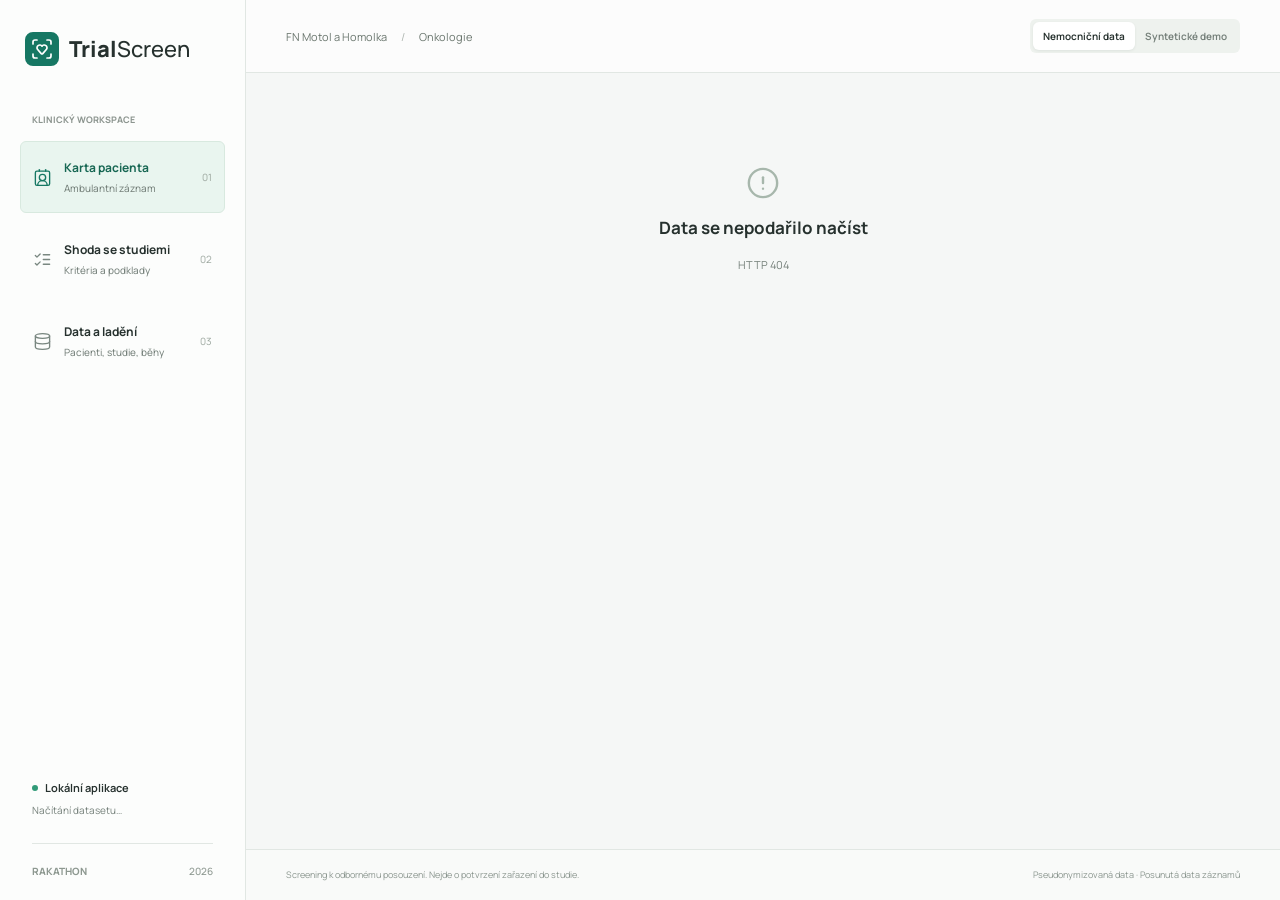
==== static/index.html @ f2c71c9f "Add clinical screening demo with separate stores and bounded precomputation" ====
<!doctype html>
<html lang="cs">
<head>
  <meta charset="utf-8">
  <meta name="viewport" content="width=device-width, initial-scale=1">
  <meta name="referrer" content="no-referrer">
  <meta name="theme-color" content="#f5f7f6">
  <title>TrialScreen | Klinický screening</title>
  <link rel="icon" href="data:,">
  <link rel="stylesheet" href="/static/style.css">
  <script src="/static/vendor/lucide.min.js" defer></script>
  <script src="/static/app.js" defer></script>
</head>
<body>
  <div class="app-shell">
    <aside class="sidebar">
      <a class="brand" href="#patient" aria-label="TrialScreen, karta pacienta"><span class="brand-icon"><i data-lucide="scan-heart"></i></span><span>Trial<span class="brand-light">Screen</span></span></a>
      <div class="workspace-label">KLINICKÝ WORKSPACE</div>
      <nav aria-label="Hlavní navigace">
        <button class="nav-item active" data-view="patient" aria-label="Karta pacienta" title="Karta pacienta"><i data-lucide="contact-round"></i><span>Karta pacienta<small>Ambulantní záznam</small></span><span class="nav-number">01</span></button>
        <button class="nav-item" data-view="matches" aria-label="Shoda se studiemi" title="Shoda se studiemi"><i data-lucide="list-checks"></i><span>Shoda se studiemi<small>Kritéria a podklady</small></span><span class="nav-number">02</span></button>
        <button class="nav-item" data-view="debug" aria-label="Data a ladění" title="Data a ladění"><i data-lucide="database"></i><span>Data a ladění<small>Pacienti, studie, běhy</small></span><span class="nav-number">03</span></button>
      </nav>
      <div class="sidebar-bottom"><div class="environment"><span class="live-dot"></span>Lokální aplikace</div><div class="dataset-count" id="dataset-count">Načítání datasetu…</div><div class="event-label">RAKATHON <span>2026</span></div></div>
    </aside>
    <div class="main-shell">
      <header class="topbar"><div class="breadcrumb">FN Motol a Homolka <span>/</span> Onkologie</div><div class="mode-switch" role="group" aria-label="Zdroj dat"><button data-mode="real" class="selected">Nemocniční data</button><button data-mode="demo">Syntetické demo</button></div></header>
      <div id="demo-banner" class="demo-banner" hidden><i data-lucide="flask-conical"></i>Syntetický pacient a studie. Nejde o skutečné klinické výsledky.</div>
      <div id="job-banner" class="job-banner" hidden aria-live="polite"></div>
      <main id="main" tabindex="-1"><div class="loading"><span class="spinner"></span>Načítání dokumentace</div></main>
      <footer class="footer"><span>Screening k odbornému posouzení. Nejde o potvrzení zařazení do studie.</span><span id="footer-mode">Pseudonymizovaná data · Posunutá data záznamů</span></footer>
    </div>
  </div>
  <dialog id="source-dialog" class="source-dialog" aria-labelledby="source-title"><div class="dialog-header"><div><div class="eyebrow">ZDROJOVÝ DOKUMENT</div><h2 id="source-title"></h2></div><button class="icon-button" data-close-dialog aria-label="Zavřít zdroj" title="Zavřít"><i data-lucide="x"></i></button></div><div id="source-meta" class="source-meta"></div><pre id="source-text"></pre></dialog>
  <dialog id="screen-dialog" class="screen-dialog" aria-labelledby="screen-title"><div class="dialog-header"><div><div class="eyebrow">NOVÉ POSOUZENÍ</div><h2 id="screen-title">Vybrat klinické studie</h2></div><button class="icon-button" data-close-dialog aria-label="Zavřít výběr" title="Zavřít"><i data-lucide="x"></i></button></div><div id="screen-options"></div><div class="dialog-actions"><span id="screen-counter"></span><button class="primary-button" id="confirm-screen"><i data-lucide="scan-line"></i>Spustit posouzení</button></div></dialog>
  <div id="toast" class="toast" role="status" hidden></div>
</body>
</html>
---- static/style.css ----
@font-face{font-family:Manrope;src:url('/static/vendor/manrope.ttf') format('truetype');font-weight:200 800;font-display:swap}
:root{--paper:#fff;--bg:#f5f7f6;--ink:#26312e;--muted:#75807a;--line:#e1e7e3;--green:#167763;--green-soft:#e9f5ef;--red:#ba514b;--red-soft:#fbedeb;--amber:#9a691b;--amber-soft:#fff4de;--blue:#447798;--blue-soft:#edf4f8;--radius:6px;font-family:Manrope,'Trebuchet MS',sans-serif;color:var(--ink);background:var(--bg);font-size:14px;font-synthesis:none;letter-spacing:0}
*{box-sizing:border-box}body{margin:0}button,input,select{font:inherit}button,a,input,select{touch-action:manipulation}button{cursor:pointer}button:disabled{cursor:wait;opacity:.55}a{color:var(--green)}button{color:inherit}button:focus-visible,a:focus-visible,select:focus-visible,input:focus-visible{outline:3px solid #8cbcaf;outline-offset:3px}button svg{flex-shrink:0}svg.lucide{width:19px;height:19px;stroke-width:1.7}button{border:0}button,select,input{border-radius:var(--radius)}[hidden]{display:none!important}h1,h2,h3,p{margin:0}h1{font-size:26px;line-height:1.3;font-weight:750}h2{font-size:18px;line-height:1.4}h3{font-size:15px}small{font-size:11px}input,select{min-height:39px;border:1px solid var(--line);background:white;padding:8px 11px;min-width:0}input::placeholder{color:#98a09c}select{max-width:100%}input[type=checkbox]{min-height:0;width:17px;height:17px;accent-color:var(--green)}.app-shell{display:grid;grid-template-columns:246px minmax(0,1fr);min-height:100vh}.sidebar{height:100vh;position:sticky;top:0;background:#fcfdfc;border-right:1px solid var(--line);padding:32px 20px 22px;display:flex;flex-direction:column}.brand{display:flex;align-items:center;gap:10px;text-decoration:none;color:var(--ink);font-size:22px;font-weight:800;padding:0 5px}.brand-light{font-weight:500}.brand-icon{display:grid;place-items:center;background:var(--green);color:white;width:34px;height:34px;border-radius:8px}.brand-icon svg{width:24px;height:24px}.workspace-label{color:#8c958f;font-size:9px;font-weight:750;margin:47px 12px 15px}.nav-item{display:flex;align-items:center;gap:12px;width:100%;text-align:left;background:transparent;padding:15px 12px;margin-bottom:10px;min-height:72px;border:1px solid transparent}.nav-item>svg{color:#798780}.nav-item>span:not(.nav-number){font-size:12px;font-weight:700;flex:1}.nav-item small{display:block;font-size:10px;font-weight:450;color:var(--muted);margin-top:5px}.nav-item.active{background:var(--green-soft);border-color:#d8e9df;color:#176753}.nav-item.active>svg{color:var(--green)}.nav-number{font-size:10px;color:#9ba69e}.nav-item:hover:not(.active){background:#f0f3f0}.sidebar-bottom{margin-top:auto;padding:30px 12px 0}.environment{font-size:11px;font-weight:650;display:flex;align-items:center;gap:7px}.live-dot{width:6px;height:6px;background:#319b78;border-radius:50%;display:inline-block}.dataset-count{font-size:10px;color:var(--muted);margin-top:8px}.event-label{display:flex;justify-content:space-between;border-top:1px solid var(--line);padding-top:20px;margin-top:26px;font-size:10px;font-weight:750;color:#8d9890}.event-label span{font-weight:500}.main-shell{min-width:0;display:flex;flex-direction:column}.topbar{height:73px;border-bottom:1px solid var(--line);background:#ffffffb5;display:flex;align-items:center;justify-content:space-between;padding:0 40px;gap:15px}.breadcrumb{font-size:11px;color:#6a766e}.breadcrumb span{padding:0 12px;color:#adb5af}.mode-switch{background:#eef2ee;padding:3px;display:flex;border-radius:6px;flex-shrink:0}.mode-switch button{font-size:10px;font-weight:650;background:transparent;padding:7px 10px;color:var(--muted)}.mode-switch .selected{background:#fff;color:var(--ink);box-shadow:0 1px 3px #15251c12}main{padding:32px 40px 44px;flex:1;min-width:0}.page-heading{display:flex;align-items:center;justify-content:space-between;gap:15px;margin-bottom:24px}.eyebrow{font-size:9px;font-weight:750;color:var(--muted);margin-bottom:8px}.page-heading .subtitle{font-size:11px;color:var(--muted);margin-top:7px}.primary-button,.secondary-button{display:inline-flex;align-items:center;justify-content:center;gap:8px;min-height:39px;padding:10px 15px;font-size:11px;font-weight:650;white-space:normal}.primary-button{background:var(--green);color:#fff}.primary-button:hover{background:#11604f}.secondary-button{background:var(--paper);border:1px solid var(--line)}.secondary-button:hover{background:#f0f4f1}.icon-button{display:inline-grid;place-items:center;flex-shrink:0;width:32px;height:32px;background:transparent;color:var(--muted);border-radius:5px}.icon-button:hover{background:#edf2ee;color:var(--ink)}.patient-selector{display:flex;align-items:center;gap:9px;margin-bottom:20px;font-size:11px;color:var(--muted)}.patient-selector select{min-width:230px;font-size:11px;color:var(--ink)}.patient-selector .search-field{margin-left:auto;max-width:220px}.search-field{display:flex;align-items:center;gap:7px;background:white;border:1px solid var(--line);padding:0 10px;border-radius:6px}.search-field svg{width:15px;height:15px;color:#96a099}.search-field input{border:0;background:none;padding-left:0;outline:0;font-size:11px;width:100%}.medical-sheet{background:white;border-top:3px solid #98b9a7;border-bottom:1px solid var(--line)}.identity-row{display:flex;gap:16px;padding:28px 27px 22px;align-items:center}.patient-avatar{width:62px;height:62px;flex-shrink:0;display:grid;place-items:center;background:#edf2ee;color:#688675;border-radius:50%}.patient-avatar svg{width:30px;height:30px;stroke-width:1.2}.identity-copy{flex:1;min-width:0}.identity-copy h2{font-size:24px;overflow-wrap:anywhere}.identity-meta{display:flex;gap:10px;align-items:center;margin-top:9px;font-size:11px;color:var(--muted);flex-wrap:wrap}.id-label{font-family:ui-monospace,monospace;font-size:10px}.code-tag{display:inline-block;color:#527260;background:#eef4ef;font-size:10px;border-radius:3px;padding:3px 7px;font-weight:700}.record-meta{text-align:right;font-size:10px;color:var(--muted);line-height:1.8}.record-meta strong{display:block;color:var(--ink);font-weight:650}.metric-grid{display:grid;grid-template-columns:repeat(5,minmax(0,1fr));border-top:1px solid #eef1ee;margin:0 27px}.metric{padding:20px 15px 20px 0;position:relative;min-width:0}.metric+.metric{padding-left:20px;border-left:1px solid #eef1ee}.metric-label{font-size:10px;color:var(--muted);display:flex;gap:6px;align-items:center;margin-bottom:9px}.metric-label svg{width:13px;height:13px}.metric-value{font-size:22px;font-weight:650;display:flex;align-items:baseline;gap:5px}.metric-value small{font-size:11px;color:var(--muted);font-weight:450}.metric button{position:absolute;right:8px;bottom:21px;opacity:.55}.metric button:hover{opacity:1}.metric-foot{font-size:9px;color:var(--muted);margin-top:4px}.eligibility-notice{width:100%;display:flex;align-items:center;text-align:left;gap:14px;background:#eaf5ef;border:1px solid #cbe4d4;padding:17px 20px;margin:20px 0;color:#266c50;border-radius:6px}.eligibility-notice .notice-icon{display:grid;place-items:center;background:#d4eadc;width:36px;height:36px;border-radius:50%}.eligibility-notice strong{font-size:13px;display:block}.eligibility-notice small{display:block;font-size:10px;margin-top:5px;color:#5e806c}.eligibility-notice>svg:last-child{margin-left:auto}.record-columns{display:grid;grid-template-columns:minmax(0,1.35fr) minmax(250px,1fr);gap:35px;margin-top:30px}.section-heading{display:flex;align-items:center;gap:9px;margin-bottom:18px}.section-heading h3{font-size:13px}.section-heading>svg{color:#658570;width:17px}.section-heading .count{margin-left:auto;font-size:10px;color:var(--muted)}.note-entry{display:flex;gap:15px;border-top:1px solid var(--line);padding:16px 0;text-align:left;width:100%;background:transparent;border-radius:0}.note-entry:hover .note-title{color:var(--green)}.note-date{font-size:10px;line-height:1.7;color:var(--muted);width:72px;flex-shrink:0}.note-title{font-size:12px;font-weight:650;margin-bottom:6px}.note-id{font-family:ui-monospace,monospace;font-size:9px;color:var(--muted);overflow-wrap:anywhere}.note-entry>svg{margin-left:auto;width:15px;color:#8e9b91}.section-gap{margin-top:28px}.mini-table{width:100%;border-collapse:collapse;font-size:11px}.mini-table td{padding:11px 0;border-top:1px solid var(--line)}.mini-table td:first-child{max-width:200px}.mini-table td:nth-child(2){text-align:right;font-weight:650}.mini-table td:last-child{text-align:right;width:38px}.muted{color:var(--muted)}.diagnosis-line{display:flex;align-items:center;gap:10px;padding:13px 0;border-top:1px solid var(--line);font-size:12px}.empty-note{font-size:11px;color:var(--muted);padding:18px 0;line-height:1.7}.snapshot-note{display:flex;align-items:center;gap:6px;font-size:9px;color:#8b968f;margin-top:12px}.snapshot-note svg{width:13px;height:13px}.footer{display:flex;justify-content:space-between;gap:20px;padding:18px 40px;border-top:1px solid var(--line);font-size:9px;color:#8b968f;background:#f9faf9;line-height:1.6}.demo-banner{padding:10px 40px;font-size:11px;color:var(--amber);background:var(--amber-soft);display:flex;gap:9px;align-items:center}.demo-banner svg{width:15px;height:15px}.job-banner{display:flex;align-items:center;gap:9px;padding:12px 40px;background:var(--blue-soft);color:var(--blue);font-size:11px}.job-banner button{margin-left:auto;background:transparent;font-size:11px}.loading,.empty-state{display:flex;flex-direction:column;align-items:center;justify-content:center;min-height:230px;gap:16px;text-align:center;color:var(--muted);font-size:12px}.empty-state>svg{width:34px;height:34px;color:#a7b7ac}.empty-state h2{font-size:17px;color:var(--ink)}.empty-state p{max-width:420px;line-height:1.7;font-size:11px}.spinner{display:inline-block;width:18px;height:18px;border:2px solid #b4d6c8;border-top-color:var(--green);border-radius:50%;animation:spin 1s linear infinite}.job-banner .spinner{width:14px;height:14px;flex-shrink:0}@keyframes spin{to{transform:rotate(360deg)}}.matches-layout{display:grid;grid-template-columns:250px minmax(0,1fr);gap:25px;align-items:start}.study-list{display:flex;flex-direction:column;gap:10px}.study-choice{padding:16px;text-align:left;background:white;border:1px solid var(--line);width:100%;border-radius:6px}.study-choice.active{border-color:#70a38b;box-shadow:inset 3px 0 0 var(--green)}.study-choice:hover{border-color:#9ab7a8}.study-protocol{font-size:9px;color:var(--muted);font-weight:650;margin-bottom:9px}.study-name{font-size:12px;font-weight:650;line-height:1.6;display:-webkit-box;-webkit-line-clamp:3;-webkit-box-orient:vertical;overflow:hidden}.study-score{display:flex;justify-content:space-between;align-items:center;margin-top:15px;font-size:10px;color:var(--muted)}.study-score strong{font-size:19px;color:var(--ink)}.progress-track{display:flex;height:4px;background:#e9eeea;margin-top:9px;overflow:hidden;border-radius:2px}.progress-track span{display:block;min-width:0}.bg-met{background:#5d9e79}.bg-not_met{background:#d67970}.bg-unknown{background:#d4b574}.bg-missing{background:#a4b9c8}.match-detail{min-width:0}.trial-head{padding-bottom:20px;border-bottom:1px solid var(--line)}.trial-head h2{font-size:18px;line-height:1.5}.trial-links{display:flex;align-items:center;gap:12px;flex-wrap:wrap;margin-top:12px;font-size:10px}.trial-links a{display:flex;align-items:center;gap:4px;text-decoration:none}.trial-links svg{width:12px;height:12px}.status-pill{display:inline-flex;align-items:center;gap:5px;padding:4px 7px;border-radius:4px;font-size:9px;line-height:1.4;font-weight:650;white-space:nowrap}.status-pill svg{width:12px;height:12px}.status-met{color:#287249;background:var(--green-soft)}.status-not_met{color:var(--red);background:var(--red-soft)}.status-unknown{color:var(--amber);background:var(--amber-soft)}.status-missing{color:var(--blue);background:var(--blue-soft)}.stats-strip{display:grid;grid-template-columns:repeat(4,minmax(0,1fr));margin:20px 0;gap:8px}.stat{padding:11px 0;border-bottom:2px solid var(--line);font-size:10px;color:var(--muted)}.stat b{display:block;font-size:21px;font-weight:650;color:var(--ink);margin-bottom:4px}.stat.met{border-color:#8cb69b}.stat.not_met{border-color:#d3938d}.stat.unknown{border-color:#d6bd89}.stat.missing{border-color:#a8bfce}.filter-row{display:flex;justify-content:space-between;align-items:center;gap:10px;margin:17px 0}.filter-row h3{font-size:12px}.filter-row select{min-height:32px;padding:5px 8px;font-size:10px;max-width:180px}.criterion-row{border-top:1px solid var(--line);background:transparent}.criterion-toggle{display:flex;width:100%;text-align:left;gap:10px;align-items:flex-start;padding:16px 0;background:none;border-radius:0}.criterion-toggle:hover .criterion-title{color:var(--green)}.criterion-index{font-family:ui-monospace,monospace;font-size:9px;color:#8c978f;padding-top:3px;min-width:22px}.criterion-copy{flex:1;min-width:0}.criterion-title{font-size:12px;font-weight:650;line-height:1.65}.criterion-reason{font-size:10px;color:var(--muted);line-height:1.7;margin-top:7px}.criterion-toggle>svg{width:14px;height:14px;color:var(--muted);margin-top:3px;flex-shrink:0}.evidence-area{margin:0 0 18px 31px;padding-left:15px;border-left:2px solid #d9e4dc}.evidence-label{font-size:9px;color:var(--muted);font-weight:700;margin-bottom:7px}.evidence-block{margin:13px 0}.evidence-quote{font-size:11px;line-height:1.8;color:#4c5d51}.evidence-link{display:inline-flex;align-items:center;gap:6px;font-size:9px;color:var(--green);background:transparent;padding:6px 0;text-align:left}.evidence-link svg{width:12px;height:12px}.evidence-quote mark{background:#f8edb7;padding:1px 2px;border-radius:2px;color:#504a2d}.next-action{display:flex;align-items:flex-start;gap:8px;font-size:10px;line-height:1.7;padding:10px 12px;background:#f0f4f1;border-radius:4px;margin-top:10px}.next-action svg{width:14px;height:14px;flex-shrink:0;margin-top:2px;color:#6e8875}.watch-banner{background:#fff5e6;border-left:3px solid #cbab71;padding:13px 16px;margin-top:18px;font-size:11px;line-height:1.7}.watch-banner strong{display:flex;align-items:center;gap:7px;color:#8b672e}.watch-banner small{color:#98856b;display:block;margin-top:5px;font-size:10px}.assessment-foot{font-size:9px;line-height:1.8;color:var(--muted);border-top:1px solid var(--line);padding-top:16px;margin-top:20px}.debug-toolbar{display:flex;align-items:center;justify-content:space-between;gap:15px;margin-bottom:18px}.table-tabs{display:flex;gap:18px;border-bottom:1px solid var(--line)}.table-tabs button{padding:12px 0;background:none;font-size:11px;color:var(--muted);border-bottom:2px solid transparent;border-radius:0}.table-tabs button.selected{color:var(--green);border-color:var(--green);font-weight:700}.table-tabs small{font-size:9px;margin-left:4px;color:var(--muted)}.debug-search{margin:15px 0;width:100%;max-width:360px}.table-wrap{overflow:auto;max-width:100%;border-top:1px solid var(--line);background:white}.data-table{border-collapse:collapse;width:100%;font-size:10px;text-align:left}.data-table th{font-size:9px;font-weight:650;color:var(--muted);background:#f9fbf9;padding:13px 12px;white-space:nowrap}.data-table td{padding:13px 12px;border-top:1px solid #edf1ed;vertical-align:middle;max-width:260px;overflow-wrap:anywhere}.data-table tr:hover td{background:#fcfdfb}.data-table .cell-title{font-weight:650;color:var(--ink)}.cell-subtitle{font-size:9px;color:var(--muted);line-height:1.6;margin-top:5px}.data-table .status-pill{font-size:8px}.table-foot{display:flex;align-items:center;justify-content:space-between;margin-top:14px;font-size:10px;color:var(--muted)}.table-foot .pager{display:flex;align-items:center;gap:5px}.dialog-header{display:flex;justify-content:space-between;align-items:flex-start;gap:14px;padding:22px 25px;border-bottom:1px solid var(--line)}dialog{border:1px solid var(--line);border-radius:8px;padding:0;color:var(--ink);box-shadow:0 20px 90px #10221835;width:min(760px,calc(100% - 28px));max-height:88vh}dialog::backdrop{background:#22342b65;backdrop-filter:blur(2px)}dialog h2{font-size:16px;overflow-wrap:anywhere}.source-meta{font-size:10px;color:var(--muted);padding:13px 25px;background:#f7f9f7}.source-meta a{margin-left:10px}.source-dialog pre{margin:0;padding:24px 25px;white-space:pre-wrap;overflow-wrap:anywhere;font-family:Manrope,'Trebuchet MS',sans-serif;font-size:12px;line-height:1.95;max-height:62vh;overflow:auto}.source-dialog mark{background:#f4dfa1;color:#4a3b1a;border-bottom:2px solid #ccaa48;padding:2px 0}.screen-dialog{max-width:650px}#screen-options{padding:5px 25px 20px;max-height:58vh;overflow:auto}.screen-option{display:flex;gap:12px;padding:17px 0;border-bottom:1px solid var(--line);font-size:11px;line-height:1.6;align-items:flex-start}.screen-option input{flex-shrink:0;margin-top:4px}.screen-option strong{display:block}.screen-option small{display:block;color:var(--muted);margin-top:4px}.dialog-actions{padding:18px 25px;border-top:1px solid var(--line);display:flex;align-items:center;justify-content:space-between;font-size:10px;color:var(--muted)}.toast{position:fixed;bottom:25px;right:25px;background:#293c30;color:#fff;padding:14px 20px;border-radius:6px;max-width:min(480px,calc(100% - 32px));font-size:11px;line-height:1.7;box-shadow:0 5px 25px #14271c25;z-index:50}.json-view{font:11px/1.7 ui-monospace,monospace;white-space:pre-wrap;overflow-wrap:anywhere;background:white;padding:20px;max-height:600px;overflow:auto}.summary-line{display:flex;gap:18px;flex-wrap:wrap;font-size:10px;color:var(--muted);margin:15px 0}.summary-line strong{color:var(--ink)}
.criterion-title,.criterion-reason,.note-title,.note-id{display:block}
@media(min-width:1600px){main{max-width:1440px;width:100%;margin:0 auto}.matches-layout{grid-template-columns:300px minmax(0,1fr)}}
@media(max-width:1150px){.app-shell{grid-template-columns:210px minmax(0,1fr)}.sidebar{padding:28px 12px}.brand{font-size:20px}.topbar{padding:0 25px}main{padding:28px 25px}.footer{padding:18px 25px}.record-columns{gap:22px;grid-template-columns:minmax(0,1fr) minmax(230px,1fr)}.matches-layout{grid-template-columns:210px minmax(0,1fr);gap:18px}.criterion-toggle{flex-wrap:wrap}.criterion-toggle>.status-pill{margin-left:31px}.criterion-toggle>svg{margin-left:auto}.metric+.metric{padding-left:12px}.metric-value{font-size:19px}.metric button{right:2px}.patient-selector .search-field{max-width:160px}.identity-row{padding:24px 20px}.metric-grid{margin:0 20px}.record-meta{display:none}}
@media(max-width:850px){.app-shell{grid-template-columns:76px minmax(0,1fr)}.sidebar{padding:24px 10px}.brand{padding:0;justify-content:center}.brand>span:last-child,.workspace-label,.nav-item>span,.sidebar-bottom{display:none}.sidebar nav{margin-top:35px}.nav-item{padding:0;min-height:54px;justify-content:center}.nav-item svg{width:22px;height:22px}.topbar{height:64px}.breadcrumb{font-size:10px}.breadcrumb span{padding:0 6px}.record-columns{grid-template-columns:1fr}.matches-layout{grid-template-columns:1fr}.study-list{display:grid;grid-template-columns:repeat(3,minmax(0,1fr));gap:8px}.study-choice{padding:12px}.study-name{font-size:10px;-webkit-line-clamp:2}.study-score strong{font-size:17px}.study-score span{font-size:9px}.footer{flex-direction:column;gap:5px}.patient-selector{flex-wrap:wrap}.patient-selector .search-field{margin-left:0;flex:1;max-width:none}.criterion-toggle{flex-wrap:nowrap}.criterion-toggle>.status-pill{margin-left:0}.identity-copy h2{font-size:21px}}
@media(max-width:600px){.app-shell{grid-template-columns:1fr}.sidebar{position:relative;width:100%;height:auto;padding:12px 16px;border-right:0;border-bottom:1px solid var(--line);display:block}.brand{justify-content:flex-start;font-size:18px}.brand>span:last-child{display:inline}.brand-icon{width:29px;height:29px}.sidebar nav{display:flex;margin:14px 0 0;gap:6px}.nav-item{margin:0;min-height:46px;gap:6px;padding:7px;flex:1}.nav-item>span:not(.nav-number){display:block;font-size:9px;flex:0 1 auto}.nav-item small{display:none}.nav-item svg{width:17px;height:17px}.topbar{padding:0 16px;height:57px;justify-content:space-between}.breadcrumb{font-size:9px;max-width:105px;line-height:1.7}.breadcrumb span{padding:0 3px}.mode-switch button{font-size:9px;padding:6px 7px}main{padding:23px 16px 30px}.page-heading{margin-bottom:20px;align-items:flex-start}h1{font-size:23px}.page-heading .subtitle{font-size:10px;line-height:1.6}.primary-button,.secondary-button{padding:9px 11px;font-size:10px;min-height:36px}.page-heading>.primary-button{max-width:120px}.patient-selector{gap:8px}.patient-selector select{min-width:0;flex:1;font-size:10px;width:100%}.patient-selector .search-field{flex-basis:100%;margin-top:3px}.identity-row{gap:12px;padding:20px 15px}.patient-avatar{width:45px;height:45px}.patient-avatar svg{width:24px;height:24px}.identity-copy h2{font-size:19px}.identity-meta{gap:7px;font-size:10px}.metric-grid{grid-template-columns:repeat(3,minmax(0,1fr));margin:0 15px}.metric{padding:15px 0}.metric+.metric{padding-left:12px}.metric:nth-child(4){border-left:0;padding-left:0}.metric:nth-child(n+4){border-top:1px solid #eef1ee}.metric-value{font-size:20px}.metric-label{font-size:9px}.metric button{bottom:15px;width:25px;height:25px}.metric button svg{width:12px;height:12px}.metric-foot{font-size:8px}.eligibility-notice{padding:14px 12px;gap:10px}.eligibility-notice strong{font-size:12px}.eligibility-notice small{font-size:9px;line-height:1.6}.record-columns{margin-top:25px;gap:28px}.footer{padding:15px 16px;font-size:8px}.demo-banner,.job-banner{padding:10px 16px;font-size:10px;line-height:1.6}.study-list{display:flex;overflow:auto;flex-direction:row;padding-bottom:6px}.study-choice{flex:0 0 180px}.trial-head h2{font-size:16px}.criterion-toggle{flex-wrap:wrap}.criterion-toggle>.status-pill{margin-left:31px}.criterion-toggle>svg{margin-left:auto}.criterion-copy{min-width:calc(100% - 40px)}.stats-strip{gap:6px}.stat{font-size:9px}.stat b{font-size:20px}.debug-toolbar{align-items:flex-start}.table-tabs{gap:15px}.table-tabs button{font-size:10px}.data-table td,.data-table th{padding:11px 9px}.debug-toolbar .secondary-button{max-width:145px}.dialog-header{padding:18px}.source-meta{padding:12px 18px}.source-dialog pre{padding:18px;font-size:11px}.dialog-actions{padding:15px 18px}.dialog-actions .primary-button{font-size:10px}#screen-options{padding:5px 18px 18px}.source-dialog{max-height:92vh}.evidence-area{margin-left:15px}.record-meta{display:none}}
@media(prefers-reduced-motion:reduce){*{animation:none!important;scroll-behavior:auto!important}}
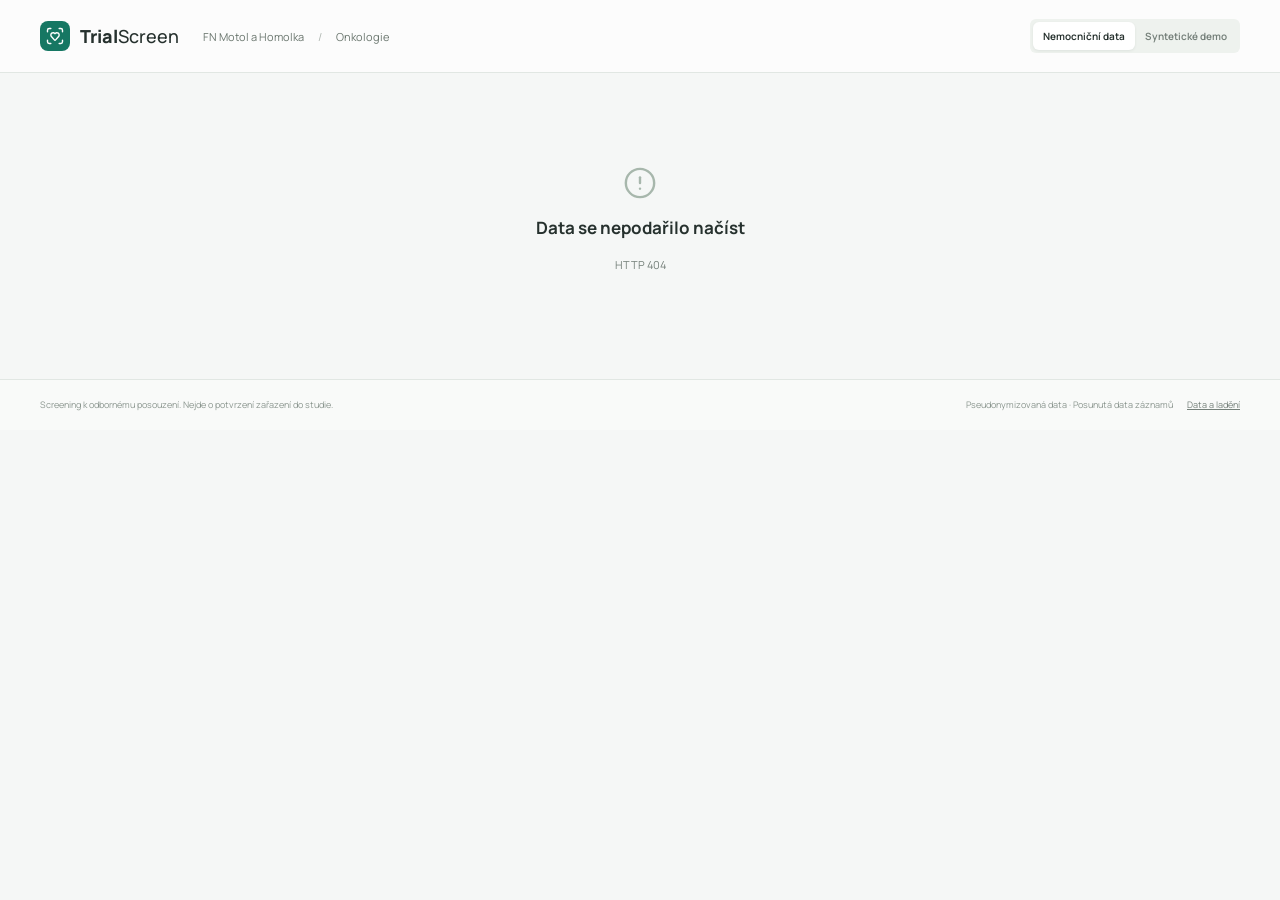
==== commit 57688071: "UI: patient card with trials widget, matches in a separate window - Remove the sidebar, patient sele" ====
--- a/static/index.html
+++ b/static/index.html
@@ -13,26 +13,15 @@
 </head>
 <body>
   <div class="app-shell">
-    <aside class="sidebar">
-      <a class="brand" href="#patient" aria-label="TrialScreen, karta pacienta"><span class="brand-icon"><i data-lucide="scan-heart"></i></span><span>Trial<span class="brand-light">Screen</span></span></a>
-      <div class="workspace-label">KLINICKÝ WORKSPACE</div>
-      <nav aria-label="Hlavní navigace">
-        <button class="nav-item active" data-view="patient" aria-label="Karta pacienta" title="Karta pacienta"><i data-lucide="contact-round"></i><span>Karta pacienta<small>Ambulantní záznam</small></span><span class="nav-number">01</span></button>
-        <button class="nav-item" data-view="matches" aria-label="Shoda se studiemi" title="Shoda se studiemi"><i data-lucide="list-checks"></i><span>Shoda se studiemi<small>Kritéria a podklady</small></span><span class="nav-number">02</span></button>
-        <button class="nav-item" data-view="debug" aria-label="Data a ladění" title="Data a ladění"><i data-lucide="database"></i><span>Data a ladění<small>Pacienti, studie, běhy</small></span><span class="nav-number">03</span></button>
-      </nav>
-      <div class="sidebar-bottom"><div class="environment"><span class="live-dot"></span>Lokální aplikace</div><div class="dataset-count" id="dataset-count">Načítání datasetu…</div><div class="event-label">RAKATHON <span>2026</span></div></div>
-    </aside>
     <div class="main-shell">
-      <header class="topbar"><div class="breadcrumb">FN Motol a Homolka <span>/</span> Onkologie</div><div class="mode-switch" role="group" aria-label="Zdroj dat"><button data-mode="real" class="selected">Nemocniční data</button><button data-mode="demo">Syntetické demo</button></div></header>
+      <header class="topbar"><div class="topbar-left"><div class="brand"><span class="brand-icon"><i data-lucide="scan-heart"></i></span><span>Trial<span class="brand-light">Screen</span></span></div><div class="breadcrumb">FN Motol a Homolka <span>/</span> Onkologie</div></div><div class="mode-switch" role="group" aria-label="Zdroj dat"><button data-mode="real" class="selected">Nemocniční data</button><button data-mode="demo">Syntetické demo</button></div></header>
       <div id="demo-banner" class="demo-banner" hidden><i data-lucide="flask-conical"></i>Syntetický pacient a studie. Nejde o skutečné klinické výsledky.</div>
       <div id="job-banner" class="job-banner" hidden aria-live="polite"></div>
       <main id="main" tabindex="-1"><div class="loading"><span class="spinner"></span>Načítání dokumentace</div></main>
-      <footer class="footer"><span>Screening k odbornému posouzení. Nejde o potvrzení zařazení do studie.</span><span id="footer-mode">Pseudonymizovaná data · Posunutá data záznamů</span></footer>
+      <footer class="footer"><span>Screening k odbornému posouzení. Nejde o potvrzení zařazení do studie.</span><span><span id="footer-mode">Pseudonymizovaná data · Posunutá data záznamů</span><button class="footer-link" data-view="debug">Data a ladění</button></span></footer>
     </div>
   </div>
   <dialog id="source-dialog" class="source-dialog" aria-labelledby="source-title"><div class="dialog-header"><div><div class="eyebrow">ZDROJOVÝ DOKUMENT</div><h2 id="source-title"></h2></div><button class="icon-button" data-close-dialog aria-label="Zavřít zdroj" title="Zavřít"><i data-lucide="x"></i></button></div><div id="source-meta" class="source-meta"></div><pre id="source-text"></pre></dialog>
-  <dialog id="screen-dialog" class="screen-dialog" aria-labelledby="screen-title"><div class="dialog-header"><div><div class="eyebrow">NOVÉ POSOUZENÍ</div><h2 id="screen-title">Vybrat klinické studie</h2></div><button class="icon-button" data-close-dialog aria-label="Zavřít výběr" title="Zavřít"><i data-lucide="x"></i></button></div><div id="screen-options"></div><div class="dialog-actions"><span id="screen-counter"></span><button class="primary-button" id="confirm-screen"><i data-lucide="scan-line"></i>Spustit posouzení</button></div></dialog>
   <div id="toast" class="toast" role="status" hidden></div>
 </body>
-</html>+</html>
--- a/static/style.css
+++ b/static/style.css
@@ -1,9 +1,13 @@
 @font-face{font-family:Manrope;src:url('/static/vendor/manrope.ttf') format('truetype');font-weight:200 800;font-display:swap}
-:root{--paper:#fff;--bg:#f5f7f6;--ink:#26312e;--muted:#75807a;--line:#e1e7e3;--green:#167763;--green-soft:#e9f5ef;--red:#ba514b;--red-soft:#fbedeb;--amber:#9a691b;--amber-soft:#fff4de;--blue:#447798;--blue-soft:#edf4f8;--radius:6px;font-family:Manrope,'Trebuchet MS',sans-serif;color:var(--ink);background:var(--bg);font-size:14px;font-synthesis:none;letter-spacing:0}
-*{box-sizing:border-box}body{margin:0}button,input,select{font:inherit}button,a,input,select{touch-action:manipulation}button{cursor:pointer}button:disabled{cursor:wait;opacity:.55}a{color:var(--green)}button{color:inherit}button:focus-visible,a:focus-visible,select:focus-visible,input:focus-visible{outline:3px solid #8cbcaf;outline-offset:3px}button svg{flex-shrink:0}svg.lucide{width:19px;height:19px;stroke-width:1.7}button{border:0}button,select,input{border-radius:var(--radius)}[hidden]{display:none!important}h1,h2,h3,p{margin:0}h1{font-size:26px;line-height:1.3;font-weight:750}h2{font-size:18px;line-height:1.4}h3{font-size:15px}small{font-size:11px}input,select{min-height:39px;border:1px solid var(--line);background:white;padding:8px 11px;min-width:0}input::placeholder{color:#98a09c}select{max-width:100%}input[type=checkbox]{min-height:0;width:17px;height:17px;accent-color:var(--green)}.app-shell{display:grid;grid-template-columns:246px minmax(0,1fr);min-height:100vh}.sidebar{height:100vh;position:sticky;top:0;background:#fcfdfc;border-right:1px solid var(--line);padding:32px 20px 22px;display:flex;flex-direction:column}.brand{display:flex;align-items:center;gap:10px;text-decoration:none;color:var(--ink);font-size:22px;font-weight:800;padding:0 5px}.brand-light{font-weight:500}.brand-icon{display:grid;place-items:center;background:var(--green);color:white;width:34px;height:34px;border-radius:8px}.brand-icon svg{width:24px;height:24px}.workspace-label{color:#8c958f;font-size:9px;font-weight:750;margin:47px 12px 15px}.nav-item{display:flex;align-items:center;gap:12px;width:100%;text-align:left;background:transparent;padding:15px 12px;margin-bottom:10px;min-height:72px;border:1px solid transparent}.nav-item>svg{color:#798780}.nav-item>span:not(.nav-number){font-size:12px;font-weight:700;flex:1}.nav-item small{display:block;font-size:10px;font-weight:450;color:var(--muted);margin-top:5px}.nav-item.active{background:var(--green-soft);border-color:#d8e9df;color:#176753}.nav-item.active>svg{color:var(--green)}.nav-number{font-size:10px;color:#9ba69e}.nav-item:hover:not(.active){background:#f0f3f0}.sidebar-bottom{margin-top:auto;padding:30px 12px 0}.environment{font-size:11px;font-weight:650;display:flex;align-items:center;gap:7px}.live-dot{width:6px;height:6px;background:#319b78;border-radius:50%;display:inline-block}.dataset-count{font-size:10px;color:var(--muted);margin-top:8px}.event-label{display:flex;justify-content:space-between;border-top:1px solid var(--line);padding-top:20px;margin-top:26px;font-size:10px;font-weight:750;color:#8d9890}.event-label span{font-weight:500}.main-shell{min-width:0;display:flex;flex-direction:column}.topbar{height:73px;border-bottom:1px solid var(--line);background:#ffffffb5;display:flex;align-items:center;justify-content:space-between;padding:0 40px;gap:15px}.breadcrumb{font-size:11px;color:#6a766e}.breadcrumb span{padding:0 12px;color:#adb5af}.mode-switch{background:#eef2ee;padding:3px;display:flex;border-radius:6px;flex-shrink:0}.mode-switch button{font-size:10px;font-weight:650;background:transparent;padding:7px 10px;color:var(--muted)}.mode-switch .selected{background:#fff;color:var(--ink);box-shadow:0 1px 3px #15251c12}main{padding:32px 40px 44px;flex:1;min-width:0}.page-heading{display:flex;align-items:center;justify-content:space-between;gap:15px;margin-bottom:24px}.eyebrow{font-size:9px;font-weight:750;color:var(--muted);margin-bottom:8px}.page-heading .subtitle{font-size:11px;color:var(--muted);margin-top:7px}.primary-button,.secondary-button{display:inline-flex;align-items:center;justify-content:center;gap:8px;min-height:39px;padding:10px 15px;font-size:11px;font-weight:650;white-space:normal}.primary-button{background:var(--green);color:#fff}.primary-button:hover{background:#11604f}.secondary-button{background:var(--paper);border:1px solid var(--line)}.secondary-button:hover{background:#f0f4f1}.icon-button{display:inline-grid;place-items:center;flex-shrink:0;width:32px;height:32px;background:transparent;color:var(--muted);border-radius:5px}.icon-button:hover{background:#edf2ee;color:var(--ink)}.patient-selector{display:flex;align-items:center;gap:9px;margin-bottom:20px;font-size:11px;color:var(--muted)}.patient-selector select{min-width:230px;font-size:11px;color:var(--ink)}.patient-selector .search-field{margin-left:auto;max-width:220px}.search-field{display:flex;align-items:center;gap:7px;background:white;border:1px solid var(--line);padding:0 10px;border-radius:6px}.search-field svg{width:15px;height:15px;color:#96a099}.search-field input{border:0;background:none;padding-left:0;outline:0;font-size:11px;width:100%}.medical-sheet{background:white;border-top:3px solid #98b9a7;border-bottom:1px solid var(--line)}.identity-row{display:flex;gap:16px;padding:28px 27px 22px;align-items:center}.patient-avatar{width:62px;height:62px;flex-shrink:0;display:grid;place-items:center;background:#edf2ee;color:#688675;border-radius:50%}.patient-avatar svg{width:30px;height:30px;stroke-width:1.2}.identity-copy{flex:1;min-width:0}.identity-copy h2{font-size:24px;overflow-wrap:anywhere}.identity-meta{display:flex;gap:10px;align-items:center;margin-top:9px;font-size:11px;color:var(--muted);flex-wrap:wrap}.id-label{font-family:ui-monospace,monospace;font-size:10px}.code-tag{display:inline-block;color:#527260;background:#eef4ef;font-size:10px;border-radius:3px;padding:3px 7px;font-weight:700}.record-meta{text-align:right;font-size:10px;color:var(--muted);line-height:1.8}.record-meta strong{display:block;color:var(--ink);font-weight:650}.metric-grid{display:grid;grid-template-columns:repeat(5,minmax(0,1fr));border-top:1px solid #eef1ee;margin:0 27px}.metric{padding:20px 15px 20px 0;position:relative;min-width:0}.metric+.metric{padding-left:20px;border-left:1px solid #eef1ee}.metric-label{font-size:10px;color:var(--muted);display:flex;gap:6px;align-items:center;margin-bottom:9px}.metric-label svg{width:13px;height:13px}.metric-value{font-size:22px;font-weight:650;display:flex;align-items:baseline;gap:5px}.metric-value small{font-size:11px;color:var(--muted);font-weight:450}.metric button{position:absolute;right:8px;bottom:21px;opacity:.55}.metric button:hover{opacity:1}.metric-foot{font-size:9px;color:var(--muted);margin-top:4px}.eligibility-notice{width:100%;display:flex;align-items:center;text-align:left;gap:14px;background:#eaf5ef;border:1px solid #cbe4d4;padding:17px 20px;margin:20px 0;color:#266c50;border-radius:6px}.eligibility-notice .notice-icon{display:grid;place-items:center;background:#d4eadc;width:36px;height:36px;border-radius:50%}.eligibility-notice strong{font-size:13px;display:block}.eligibility-notice small{display:block;font-size:10px;margin-top:5px;color:#5e806c}.eligibility-notice>svg:last-child{margin-left:auto}.record-columns{display:grid;grid-template-columns:minmax(0,1.35fr) minmax(250px,1fr);gap:35px;margin-top:30px}.section-heading{display:flex;align-items:center;gap:9px;margin-bottom:18px}.section-heading h3{font-size:13px}.section-heading>svg{color:#658570;width:17px}.section-heading .count{margin-left:auto;font-size:10px;color:var(--muted)}.note-entry{display:flex;gap:15px;border-top:1px solid var(--line);padding:16px 0;text-align:left;width:100%;background:transparent;border-radius:0}.note-entry:hover .note-title{color:var(--green)}.note-date{font-size:10px;line-height:1.7;color:var(--muted);width:72px;flex-shrink:0}.note-title{font-size:12px;font-weight:650;margin-bottom:6px}.note-id{font-family:ui-monospace,monospace;font-size:9px;color:var(--muted);overflow-wrap:anywhere}.note-entry>svg{margin-left:auto;width:15px;color:#8e9b91}.section-gap{margin-top:28px}.mini-table{width:100%;border-collapse:collapse;font-size:11px}.mini-table td{padding:11px 0;border-top:1px solid var(--line)}.mini-table td:first-child{max-width:200px}.mini-table td:nth-child(2){text-align:right;font-weight:650}.mini-table td:last-child{text-align:right;width:38px}.muted{color:var(--muted)}.diagnosis-line{display:flex;align-items:center;gap:10px;padding:13px 0;border-top:1px solid var(--line);font-size:12px}.empty-note{font-size:11px;color:var(--muted);padding:18px 0;line-height:1.7}.snapshot-note{display:flex;align-items:center;gap:6px;font-size:9px;color:#8b968f;margin-top:12px}.snapshot-note svg{width:13px;height:13px}.footer{display:flex;justify-content:space-between;gap:20px;padding:18px 40px;border-top:1px solid var(--line);font-size:9px;color:#8b968f;background:#f9faf9;line-height:1.6}.demo-banner{padding:10px 40px;font-size:11px;color:var(--amber);background:var(--amber-soft);display:flex;gap:9px;align-items:center}.demo-banner svg{width:15px;height:15px}.job-banner{display:flex;align-items:center;gap:9px;padding:12px 40px;background:var(--blue-soft);color:var(--blue);font-size:11px}.job-banner button{margin-left:auto;background:transparent;font-size:11px}.loading,.empty-state{display:flex;flex-direction:column;align-items:center;justify-content:center;min-height:230px;gap:16px;text-align:center;color:var(--muted);font-size:12px}.empty-state>svg{width:34px;height:34px;color:#a7b7ac}.empty-state h2{font-size:17px;color:var(--ink)}.empty-state p{max-width:420px;line-height:1.7;font-size:11px}.spinner{display:inline-block;width:18px;height:18px;border:2px solid #b4d6c8;border-top-color:var(--green);border-radius:50%;animation:spin 1s linear infinite}.job-banner .spinner{width:14px;height:14px;flex-shrink:0}@keyframes spin{to{transform:rotate(360deg)}}.matches-layout{display:grid;grid-template-columns:250px minmax(0,1fr);gap:25px;align-items:start}.study-list{display:flex;flex-direction:column;gap:10px}.study-choice{padding:16px;text-align:left;background:white;border:1px solid var(--line);width:100%;border-radius:6px}.study-choice.active{border-color:#70a38b;box-shadow:inset 3px 0 0 var(--green)}.study-choice:hover{border-color:#9ab7a8}.study-protocol{font-size:9px;color:var(--muted);font-weight:650;margin-bottom:9px}.study-name{font-size:12px;font-weight:650;line-height:1.6;display:-webkit-box;-webkit-line-clamp:3;-webkit-box-orient:vertical;overflow:hidden}.study-score{display:flex;justify-content:space-between;align-items:center;margin-top:15px;font-size:10px;color:var(--muted)}.study-score strong{font-size:19px;color:var(--ink)}.progress-track{display:flex;height:4px;background:#e9eeea;margin-top:9px;overflow:hidden;border-radius:2px}.progress-track span{display:block;min-width:0}.bg-met{background:#5d9e79}.bg-not_met{background:#d67970}.bg-unknown{background:#d4b574}.bg-missing{background:#a4b9c8}.match-detail{min-width:0}.trial-head{padding-bottom:20px;border-bottom:1px solid var(--line)}.trial-head h2{font-size:18px;line-height:1.5}.trial-links{display:flex;align-items:center;gap:12px;flex-wrap:wrap;margin-top:12px;font-size:10px}.trial-links a{display:flex;align-items:center;gap:4px;text-decoration:none}.trial-links svg{width:12px;height:12px}.status-pill{display:inline-flex;align-items:center;gap:5px;padding:4px 7px;border-radius:4px;font-size:9px;line-height:1.4;font-weight:650;white-space:nowrap}.status-pill svg{width:12px;height:12px}.status-met{color:#287249;background:var(--green-soft)}.status-not_met{color:var(--red);background:var(--red-soft)}.status-unknown{color:var(--amber);background:var(--amber-soft)}.status-missing{color:var(--blue);background:var(--blue-soft)}.stats-strip{display:grid;grid-template-columns:repeat(4,minmax(0,1fr));margin:20px 0;gap:8px}.stat{padding:11px 0;border-bottom:2px solid var(--line);font-size:10px;color:var(--muted)}.stat b{display:block;font-size:21px;font-weight:650;color:var(--ink);margin-bottom:4px}.stat.met{border-color:#8cb69b}.stat.not_met{border-color:#d3938d}.stat.unknown{border-color:#d6bd89}.stat.missing{border-color:#a8bfce}.filter-row{display:flex;justify-content:space-between;align-items:center;gap:10px;margin:17px 0}.filter-row h3{font-size:12px}.filter-row select{min-height:32px;padding:5px 8px;font-size:10px;max-width:180px}.criterion-row{border-top:1px solid var(--line);background:transparent}.criterion-toggle{display:flex;width:100%;text-align:left;gap:10px;align-items:flex-start;padding:16px 0;background:none;border-radius:0}.criterion-toggle:hover .criterion-title{color:var(--green)}.criterion-index{font-family:ui-monospace,monospace;font-size:9px;color:#8c978f;padding-top:3px;min-width:22px}.criterion-copy{flex:1;min-width:0}.criterion-title{font-size:12px;font-weight:650;line-height:1.65}.criterion-reason{font-size:10px;color:var(--muted);line-height:1.7;margin-top:7px}.criterion-toggle>svg{width:14px;height:14px;color:var(--muted);margin-top:3px;flex-shrink:0}.evidence-area{margin:0 0 18px 31px;padding-left:15px;border-left:2px solid #d9e4dc}.evidence-label{font-size:9px;color:var(--muted);font-weight:700;margin-bottom:7px}.evidence-block{margin:13px 0}.evidence-quote{font-size:11px;line-height:1.8;color:#4c5d51}.evidence-link{display:inline-flex;align-items:center;gap:6px;font-size:9px;color:var(--green);background:transparent;padding:6px 0;text-align:left}.evidence-link svg{width:12px;height:12px}.evidence-quote mark{background:#f8edb7;padding:1px 2px;border-radius:2px;color:#504a2d}.next-action{display:flex;align-items:flex-start;gap:8px;font-size:10px;line-height:1.7;padding:10px 12px;background:#f0f4f1;border-radius:4px;margin-top:10px}.next-action svg{width:14px;height:14px;flex-shrink:0;margin-top:2px;color:#6e8875}.watch-banner{background:#fff5e6;border-left:3px solid #cbab71;padding:13px 16px;margin-top:18px;font-size:11px;line-height:1.7}.watch-banner strong{display:flex;align-items:center;gap:7px;color:#8b672e}.watch-banner small{color:#98856b;display:block;margin-top:5px;font-size:10px}.assessment-foot{font-size:9px;line-height:1.8;color:var(--muted);border-top:1px solid var(--line);padding-top:16px;margin-top:20px}.debug-toolbar{display:flex;align-items:center;justify-content:space-between;gap:15px;margin-bottom:18px}.table-tabs{display:flex;gap:18px;border-bottom:1px solid var(--line)}.table-tabs button{padding:12px 0;background:none;font-size:11px;color:var(--muted);border-bottom:2px solid transparent;border-radius:0}.table-tabs button.selected{color:var(--green);border-color:var(--green);font-weight:700}.table-tabs small{font-size:9px;margin-left:4px;color:var(--muted)}.debug-search{margin:15px 0;width:100%;max-width:360px}.table-wrap{overflow:auto;max-width:100%;border-top:1px solid var(--line);background:white}.data-table{border-collapse:collapse;width:100%;font-size:10px;text-align:left}.data-table th{font-size:9px;font-weight:650;color:var(--muted);background:#f9fbf9;padding:13px 12px;white-space:nowrap}.data-table td{padding:13px 12px;border-top:1px solid #edf1ed;vertical-align:middle;max-width:260px;overflow-wrap:anywhere}.data-table tr:hover td{background:#fcfdfb}.data-table .cell-title{font-weight:650;color:var(--ink)}.cell-subtitle{font-size:9px;color:var(--muted);line-height:1.6;margin-top:5px}.data-table .status-pill{font-size:8px}.table-foot{display:flex;align-items:center;justify-content:space-between;margin-top:14px;font-size:10px;color:var(--muted)}.table-foot .pager{display:flex;align-items:center;gap:5px}.dialog-header{display:flex;justify-content:space-between;align-items:flex-start;gap:14px;padding:22px 25px;border-bottom:1px solid var(--line)}dialog{border:1px solid var(--line);border-radius:8px;padding:0;color:var(--ink);box-shadow:0 20px 90px #10221835;width:min(760px,calc(100% - 28px));max-height:88vh}dialog::backdrop{background:#22342b65;backdrop-filter:blur(2px)}dialog h2{font-size:16px;overflow-wrap:anywhere}.source-meta{font-size:10px;color:var(--muted);padding:13px 25px;background:#f7f9f7}.source-meta a{margin-left:10px}.source-dialog pre{margin:0;padding:24px 25px;white-space:pre-wrap;overflow-wrap:anywhere;font-family:Manrope,'Trebuchet MS',sans-serif;font-size:12px;line-height:1.95;max-height:62vh;overflow:auto}.source-dialog mark{background:#f4dfa1;color:#4a3b1a;border-bottom:2px solid #ccaa48;padding:2px 0}.screen-dialog{max-width:650px}#screen-options{padding:5px 25px 20px;max-height:58vh;overflow:auto}.screen-option{display:flex;gap:12px;padding:17px 0;border-bottom:1px solid var(--line);font-size:11px;line-height:1.6;align-items:flex-start}.screen-option input{flex-shrink:0;margin-top:4px}.screen-option strong{display:block}.screen-option small{display:block;color:var(--muted);margin-top:4px}.dialog-actions{padding:18px 25px;border-top:1px solid var(--line);display:flex;align-items:center;justify-content:space-between;font-size:10px;color:var(--muted)}.toast{position:fixed;bottom:25px;right:25px;background:#293c30;color:#fff;padding:14px 20px;border-radius:6px;max-width:min(480px,calc(100% - 32px));font-size:11px;line-height:1.7;box-shadow:0 5px 25px #14271c25;z-index:50}.json-view{font:11px/1.7 ui-monospace,monospace;white-space:pre-wrap;overflow-wrap:anywhere;background:white;padding:20px;max-height:600px;overflow:auto}.summary-line{display:flex;gap:18px;flex-wrap:wrap;font-size:10px;color:var(--muted);margin:15px 0}.summary-line strong{color:var(--ink)}
-.criterion-title,.criterion-reason,.note-title,.note-id{display:block}
+:root{--paper:#fff;--bg:#f5f7f6;--ink:#26312e;--muted:#75807a;--line:#e1e7e3;--green:#167763;--green-soft:#e9f5ef;--red:#ba514b;--red-soft:#fbedeb;--amber:#9a691b;--amber-soft:#fff4de;--blue:#447798;--blue-soft:#edf4f8;--radius:6px;font-family:Manrope,'Trebuchet MS',sans-serif;color:var(--ink);background:var(--bg);font-size:14px;font-synthesis:none;letter-spacing:0}*{box-sizing:border-box}body{margin:0}button,input,select{font:inherit}button,a,input,select{touch-action:manipulation}button{cursor:pointer}button:disabled{cursor:wait;opacity:.55}a{color:var(--green)}button{color:inherit}button:focus-visible,a:focus-visible,select:focus-visible,input:focus-visible{outline:3px solid #8cbcaf;outline-offset:3px}button svg{flex-shrink:0}svg.lucide{width:19px;height:19px;stroke-width:1.7}button{border:0}button,select,input{border-radius:var(--radius)}[hidden]{display:none!important}h1,h2,h3,p{margin:0}h1{font-size:26px;line-height:1.3;font-weight:750}h2{font-size:18px;line-height:1.4}h3{font-size:15px}small{font-size:11px}input,select{min-height:39px;border:1px solid var(--line);background:white;padding:8px 11px;min-width:0}input::placeholder{color:#98a09c}select{max-width:100%}input[type=checkbox]{min-height:0;width:17px;height:17px;accent-color:var(--green)}.brand{display:flex;align-items:center;gap:10px;text-decoration:none;color:var(--ink);font-size:22px;font-weight:800;padding:0 5px}.brand-light{font-weight:500}.brand-icon{display:grid;place-items:center;background:var(--green);color:white;width:34px;height:34px;border-radius:8px}.brand-icon svg{width:24px;height:24px}.main-shell{min-width:0;display:flex;flex-direction:column}.topbar{height:73px;border-bottom:1px solid var(--line);background:#ffffffb5;display:flex;align-items:center;justify-content:space-between;padding:0 40px;gap:15px}.breadcrumb{font-size:11px;color:#6a766e}.breadcrumb span{padding:0 12px;color:#adb5af}.mode-switch{background:#eef2ee;padding:3px;display:flex;border-radius:6px;flex-shrink:0}.mode-switch button{font-size:10px;font-weight:650;background:transparent;padding:7px 10px;color:var(--muted)}.mode-switch .selected{background:#fff;color:var(--ink);box-shadow:0 1px 3px #15251c12}main{padding:32px 40px 44px;flex:1;min-width:0}.page-heading{display:flex;align-items:center;justify-content:space-between;gap:15px;margin-bottom:24px}.eyebrow{font-size:9px;font-weight:750;color:var(--muted);margin-bottom:8px}.page-heading .subtitle{font-size:11px;color:var(--muted);margin-top:7px}.primary-button,.secondary-button{display:inline-flex;align-items:center;justify-content:center;gap:8px;min-height:39px;padding:10px 15px;font-size:11px;font-weight:650;white-space:normal}.primary-button{background:var(--green);color:#fff}.primary-button:hover{background:#11604f}.secondary-button{background:var(--paper);border:1px solid var(--line)}.secondary-button:hover{background:#f0f4f1}.icon-button{display:inline-grid;place-items:center;flex-shrink:0;width:32px;height:32px;background:transparent;color:var(--muted);border-radius:5px}.icon-button:hover{background:#edf2ee;color:var(--ink)}.search-field{display:flex;align-items:center;gap:7px;background:white;border:1px solid var(--line);padding:0 10px;border-radius:6px}.search-field svg{width:15px;height:15px;color:#96a099}.search-field input{border:0;background:none;padding-left:0;outline:0;font-size:11px;width:100%}.medical-sheet{background:white;border-top:3px solid #98b9a7;border-bottom:1px solid var(--line)}.identity-row{display:flex;gap:16px;padding:28px 27px 22px;align-items:center}.patient-avatar{width:62px;height:62px;flex-shrink:0;display:grid;place-items:center;background:#edf2ee;color:#688675;border-radius:50%}.patient-avatar svg{width:30px;height:30px;stroke-width:1.2}.identity-copy{flex:1;min-width:0}.identity-copy h2{font-size:24px;overflow-wrap:anywhere}.identity-meta{display:flex;gap:10px;align-items:center;margin-top:9px;font-size:11px;color:var(--muted);flex-wrap:wrap}.id-label{font-family:ui-monospace,monospace;font-size:10px}.code-tag{display:inline-block;color:#527260;background:#eef4ef;font-size:10px;border-radius:3px;padding:3px 7px;font-weight:700}.record-meta{text-align:right;font-size:10px;color:var(--muted);line-height:1.8}.record-meta strong{display:block;color:var(--ink);font-weight:650}.metric-grid{display:grid;grid-template-columns:repeat(5,minmax(0,1fr));border-top:1px solid #eef1ee;margin:0 27px}.metric{padding:20px 15px 20px 0;position:relative;min-width:0}.metric+.metric{padding-left:20px;border-left:1px solid #eef1ee}.metric-label{font-size:10px;color:var(--muted);display:flex;gap:6px;align-items:center;margin-bottom:9px}.metric-label svg{width:13px;height:13px}.metric-value{font-size:22px;font-weight:650;display:flex;align-items:baseline;gap:5px}.metric-value small{font-size:11px;color:var(--muted);font-weight:450}.metric button{position:absolute;right:8px;bottom:21px;opacity:.55}.metric button:hover{opacity:1}.metric-foot{font-size:9px;color:var(--muted);margin-top:4px}.record-columns{display:grid;grid-template-columns:minmax(0,1.35fr) minmax(250px,1fr);gap:35px;margin-top:30px}.section-heading{display:flex;align-items:center;gap:9px;margin-bottom:18px}.section-heading h3{font-size:13px}.section-heading>svg{color:#658570;width:17px}.section-heading .count{margin-left:auto;font-size:10px;color:var(--muted)}.note-entry{display:flex;gap:15px;border-top:1px solid var(--line);padding:16px 0;text-align:left;width:100%;background:transparent;border-radius:0}.note-entry:hover .note-title{color:var(--green)}.note-date{font-size:10px;line-height:1.7;color:var(--muted);width:72px;flex-shrink:0}.note-title{font-size:12px;font-weight:650;margin-bottom:6px}.note-id{font-family:ui-monospace,monospace;font-size:9px;color:var(--muted);overflow-wrap:anywhere}.note-entry>svg{margin-left:auto;width:15px;color:#8e9b91}.section-gap{margin-top:28px}.mini-table{width:100%;border-collapse:collapse;font-size:11px}.mini-table td{padding:11px 0;border-top:1px solid var(--line)}.mini-table td:first-child{max-width:200px}.mini-table td:nth-child(2){text-align:right;font-weight:650}.mini-table td:last-child{text-align:right;width:38px}.muted{color:var(--muted)}.diagnosis-line{display:flex;align-items:center;gap:10px;padding:13px 0;border-top:1px solid var(--line);font-size:12px}.empty-note{font-size:11px;color:var(--muted);padding:18px 0;line-height:1.7}.snapshot-note{display:flex;align-items:center;gap:6px;font-size:9px;color:#8b968f;margin-top:12px}.snapshot-note svg{width:13px;height:13px}.footer{display:flex;justify-content:space-between;gap:20px;padding:18px 40px;border-top:1px solid var(--line);font-size:9px;color:#8b968f;background:#f9faf9;line-height:1.6}.demo-banner{padding:10px 40px;font-size:11px;color:var(--amber);background:var(--amber-soft);display:flex;gap:9px;align-items:center}.demo-banner svg{width:15px;height:15px}.job-banner{display:flex;align-items:center;gap:9px;padding:12px 40px;background:var(--blue-soft);color:var(--blue);font-size:11px}.job-banner button{margin-left:auto;background:transparent;font-size:11px}.loading,.empty-state{display:flex;flex-direction:column;align-items:center;justify-content:center;min-height:230px;gap:16px;text-align:center;color:var(--muted);font-size:12px}.empty-state>svg{width:34px;height:34px;color:#a7b7ac}.empty-state h2{font-size:17px;color:var(--ink)}.empty-state p{max-width:420px;line-height:1.7;font-size:11px}.spinner{display:inline-block;width:18px;height:18px;border:2px solid #b4d6c8;border-top-color:var(--green);border-radius:50%;animation:spin 1s linear infinite}.job-banner .spinner{width:14px;height:14px;flex-shrink:0}
+@keyframes spin{to{transform:rotate(360deg)}}
+.matches-layout{display:grid;grid-template-columns:250px minmax(0,1fr);gap:25px;align-items:start}.study-list{display:flex;flex-direction:column;gap:10px}.study-choice{padding:16px;text-align:left;background:white;border:1px solid var(--line);width:100%;border-radius:6px}.study-choice.active{border-color:#70a38b;box-shadow:inset 3px 0 0 var(--green)}.study-choice:hover{border-color:#9ab7a8}.study-protocol{font-size:9px;color:var(--muted);font-weight:650;margin-bottom:9px}.study-name{font-size:12px;font-weight:650;line-height:1.6;display:-webkit-box;-webkit-line-clamp:3;-webkit-box-orient:vertical;overflow:hidden}.study-score{display:flex;justify-content:space-between;align-items:center;margin-top:15px;font-size:10px;color:var(--muted)}.study-score strong{font-size:19px;color:var(--ink)}.progress-track{display:flex;height:4px;background:#e9eeea;margin-top:9px;overflow:hidden;border-radius:2px}.progress-track span{display:block;min-width:0}.bg-met{background:#5d9e79}.bg-not_met{background:#d67970}.bg-unknown{background:#d4b574}.bg-missing{background:#a4b9c8}.match-detail{min-width:0}.trial-head{padding-bottom:20px;border-bottom:1px solid var(--line)}.trial-head h2{font-size:18px;line-height:1.5}.trial-links{display:flex;align-items:center;gap:12px;flex-wrap:wrap;margin-top:12px;font-size:10px}.trial-links a{display:flex;align-items:center;gap:4px;text-decoration:none}.trial-links svg{width:12px;height:12px}.status-pill{display:inline-flex;align-items:center;gap:5px;padding:4px 7px;border-radius:4px;font-size:9px;line-height:1.4;font-weight:650;white-space:nowrap}.status-pill svg{width:12px;height:12px}.status-met{color:#287249;background:var(--green-soft)}.status-not_met{color:var(--red);background:var(--red-soft)}.status-unknown{color:var(--amber);background:var(--amber-soft)}.status-missing{color:var(--blue);background:var(--blue-soft)}.stats-strip{display:grid;grid-template-columns:repeat(4,minmax(0,1fr));margin:20px 0;gap:8px}.stat{padding:11px 0;border-bottom:2px solid var(--line);font-size:10px;color:var(--muted)}.stat b{display:block;font-size:21px;font-weight:650;color:var(--ink);margin-bottom:4px}.stat.met{border-color:#8cb69b}.stat.not_met{border-color:#d3938d}.stat.unknown{border-color:#d6bd89}.stat.missing{border-color:#a8bfce}.filter-row{display:flex;justify-content:space-between;align-items:center;gap:10px;margin:17px 0}.filter-row h3{font-size:12px}.filter-row select{min-height:32px;padding:5px 8px;font-size:10px;max-width:180px}.criterion-row{border-top:1px solid var(--line);background:transparent}.criterion-toggle{display:flex;width:100%;text-align:left;gap:10px;align-items:flex-start;padding:16px 0;background:none;border-radius:0}.criterion-toggle:hover .criterion-title{color:var(--green)}.criterion-index{font-family:ui-monospace,monospace;font-size:9px;color:#8c978f;padding-top:3px;min-width:22px}.criterion-copy{flex:1;min-width:0}.criterion-title{font-size:12px;font-weight:650;line-height:1.65}.criterion-reason{font-size:10px;color:var(--muted);line-height:1.7;margin-top:7px}.criterion-toggle>svg{width:14px;height:14px;color:var(--muted);margin-top:3px;flex-shrink:0}.evidence-area{margin:0 0 18px 31px;padding-left:15px;border-left:2px solid #d9e4dc}.evidence-label{font-size:9px;color:var(--muted);font-weight:700;margin-bottom:7px}.evidence-block{margin:13px 0}.evidence-quote{font-size:11px;line-height:1.8;color:#4c5d51}.evidence-link{display:inline-flex;align-items:center;gap:6px;font-size:9px;color:var(--green);background:transparent;padding:6px 0;text-align:left}.evidence-link svg{width:12px;height:12px}.evidence-quote mark{background:#f8edb7;padding:1px 2px;border-radius:2px;color:#504a2d}.next-action{display:flex;align-items:flex-start;gap:8px;font-size:10px;line-height:1.7;padding:10px 12px;background:#f0f4f1;border-radius:4px;margin-top:10px}.next-action svg{width:14px;height:14px;flex-shrink:0;margin-top:2px;color:#6e8875}.watch-banner{background:#fff5e6;border-left:3px solid #cbab71;padding:13px 16px;margin-top:18px;font-size:11px;line-height:1.7}.watch-banner strong{display:flex;align-items:center;gap:7px;color:#8b672e}.watch-banner small{color:#98856b;display:block;margin-top:5px;font-size:10px}.assessment-foot{font-size:9px;line-height:1.8;color:var(--muted);border-top:1px solid var(--line);padding-top:16px;margin-top:20px}.debug-toolbar{display:flex;align-items:center;justify-content:space-between;gap:15px;margin-bottom:18px}.table-tabs{display:flex;gap:18px;border-bottom:1px solid var(--line)}.table-tabs button{padding:12px 0;background:none;font-size:11px;color:var(--muted);border-bottom:2px solid transparent;border-radius:0}.table-tabs button.selected{color:var(--green);border-color:var(--green);font-weight:700}.table-tabs small{font-size:9px;margin-left:4px;color:var(--muted)}.debug-search{margin:15px 0;width:100%;max-width:360px}.table-wrap{overflow:auto;max-width:100%;border-top:1px solid var(--line);background:white}.data-table{border-collapse:collapse;width:100%;font-size:10px;text-align:left}.data-table th{font-size:9px;font-weight:650;color:var(--muted);background:#f9fbf9;padding:13px 12px;white-space:nowrap}.data-table td{padding:13px 12px;border-top:1px solid #edf1ed;vertical-align:middle;max-width:260px;overflow-wrap:anywhere}.data-table tr:hover td{background:#fcfdfb}.data-table .cell-title{font-weight:650;color:var(--ink)}.cell-subtitle{font-size:9px;color:var(--muted);line-height:1.6;margin-top:5px}.data-table .status-pill{font-size:8px}.table-foot{display:flex;align-items:center;justify-content:space-between;margin-top:14px;font-size:10px;color:var(--muted)}.table-foot .pager{display:flex;align-items:center;gap:5px}.dialog-header{display:flex;justify-content:space-between;align-items:flex-start;gap:14px;padding:22px 25px;border-bottom:1px solid var(--line)}dialog{border:1px solid var(--line);border-radius:8px;padding:0;color:var(--ink);box-shadow:0 20px 90px #10221835;width:min(760px,calc(100% - 28px));max-height:88vh}dialog::backdrop{background:#22342b65;backdrop-filter:blur(2px)}dialog h2{font-size:16px;overflow-wrap:anywhere}.source-meta{font-size:10px;color:var(--muted);padding:13px 25px;background:#f7f9f7}.source-meta a{margin-left:10px}.source-dialog pre{margin:0;padding:24px 25px;white-space:pre-wrap;overflow-wrap:anywhere;font-family:Manrope,'Trebuchet MS',sans-serif;font-size:12px;line-height:1.95;max-height:62vh;overflow:auto}.source-dialog mark{background:#f4dfa1;color:#4a3b1a;border-bottom:2px solid #ccaa48;padding:2px 0}.toast{position:fixed;bottom:25px;right:25px;background:#293c30;color:#fff;padding:14px 20px;border-radius:6px;max-width:min(480px,calc(100% - 32px));font-size:11px;line-height:1.7;box-shadow:0 5px 25px #14271c25;z-index:50}.json-view{font:11px/1.7 ui-monospace,monospace;white-space:pre-wrap;overflow-wrap:anywhere;background:white;padding:20px;max-height:600px;overflow:auto}.summary-line{display:flex;gap:18px;flex-wrap:wrap;font-size:10px;color:var(--muted);margin:15px 0}.summary-line strong{color:var(--ink)}.criterion-title,.criterion-reason,.note-title,.note-id{display:block}
 @media(min-width:1600px){main{max-width:1440px;width:100%;margin:0 auto}.matches-layout{grid-template-columns:300px minmax(0,1fr)}}
-@media(max-width:1150px){.app-shell{grid-template-columns:210px minmax(0,1fr)}.sidebar{padding:28px 12px}.brand{font-size:20px}.topbar{padding:0 25px}main{padding:28px 25px}.footer{padding:18px 25px}.record-columns{gap:22px;grid-template-columns:minmax(0,1fr) minmax(230px,1fr)}.matches-layout{grid-template-columns:210px minmax(0,1fr);gap:18px}.criterion-toggle{flex-wrap:wrap}.criterion-toggle>.status-pill{margin-left:31px}.criterion-toggle>svg{margin-left:auto}.metric+.metric{padding-left:12px}.metric-value{font-size:19px}.metric button{right:2px}.patient-selector .search-field{max-width:160px}.identity-row{padding:24px 20px}.metric-grid{margin:0 20px}.record-meta{display:none}}
-@media(max-width:850px){.app-shell{grid-template-columns:76px minmax(0,1fr)}.sidebar{padding:24px 10px}.brand{padding:0;justify-content:center}.brand>span:last-child,.workspace-label,.nav-item>span,.sidebar-bottom{display:none}.sidebar nav{margin-top:35px}.nav-item{padding:0;min-height:54px;justify-content:center}.nav-item svg{width:22px;height:22px}.topbar{height:64px}.breadcrumb{font-size:10px}.breadcrumb span{padding:0 6px}.record-columns{grid-template-columns:1fr}.matches-layout{grid-template-columns:1fr}.study-list{display:grid;grid-template-columns:repeat(3,minmax(0,1fr));gap:8px}.study-choice{padding:12px}.study-name{font-size:10px;-webkit-line-clamp:2}.study-score strong{font-size:17px}.study-score span{font-size:9px}.footer{flex-direction:column;gap:5px}.patient-selector{flex-wrap:wrap}.patient-selector .search-field{margin-left:0;flex:1;max-width:none}.criterion-toggle{flex-wrap:nowrap}.criterion-toggle>.status-pill{margin-left:0}.identity-copy h2{font-size:21px}}
-@media(max-width:600px){.app-shell{grid-template-columns:1fr}.sidebar{position:relative;width:100%;height:auto;padding:12px 16px;border-right:0;border-bottom:1px solid var(--line);display:block}.brand{justify-content:flex-start;font-size:18px}.brand>span:last-child{display:inline}.brand-icon{width:29px;height:29px}.sidebar nav{display:flex;margin:14px 0 0;gap:6px}.nav-item{margin:0;min-height:46px;gap:6px;padding:7px;flex:1}.nav-item>span:not(.nav-number){display:block;font-size:9px;flex:0 1 auto}.nav-item small{display:none}.nav-item svg{width:17px;height:17px}.topbar{padding:0 16px;height:57px;justify-content:space-between}.breadcrumb{font-size:9px;max-width:105px;line-height:1.7}.breadcrumb span{padding:0 3px}.mode-switch button{font-size:9px;padding:6px 7px}main{padding:23px 16px 30px}.page-heading{margin-bottom:20px;align-items:flex-start}h1{font-size:23px}.page-heading .subtitle{font-size:10px;line-height:1.6}.primary-button,.secondary-button{padding:9px 11px;font-size:10px;min-height:36px}.page-heading>.primary-button{max-width:120px}.patient-selector{gap:8px}.patient-selector select{min-width:0;flex:1;font-size:10px;width:100%}.patient-selector .search-field{flex-basis:100%;margin-top:3px}.identity-row{gap:12px;padding:20px 15px}.patient-avatar{width:45px;height:45px}.patient-avatar svg{width:24px;height:24px}.identity-copy h2{font-size:19px}.identity-meta{gap:7px;font-size:10px}.metric-grid{grid-template-columns:repeat(3,minmax(0,1fr));margin:0 15px}.metric{padding:15px 0}.metric+.metric{padding-left:12px}.metric:nth-child(4){border-left:0;padding-left:0}.metric:nth-child(n+4){border-top:1px solid #eef1ee}.metric-value{font-size:20px}.metric-label{font-size:9px}.metric button{bottom:15px;width:25px;height:25px}.metric button svg{width:12px;height:12px}.metric-foot{font-size:8px}.eligibility-notice{padding:14px 12px;gap:10px}.eligibility-notice strong{font-size:12px}.eligibility-notice small{font-size:9px;line-height:1.6}.record-columns{margin-top:25px;gap:28px}.footer{padding:15px 16px;font-size:8px}.demo-banner,.job-banner{padding:10px 16px;font-size:10px;line-height:1.6}.study-list{display:flex;overflow:auto;flex-direction:row;padding-bottom:6px}.study-choice{flex:0 0 180px}.trial-head h2{font-size:16px}.criterion-toggle{flex-wrap:wrap}.criterion-toggle>.status-pill{margin-left:31px}.criterion-toggle>svg{margin-left:auto}.criterion-copy{min-width:calc(100% - 40px)}.stats-strip{gap:6px}.stat{font-size:9px}.stat b{font-size:20px}.debug-toolbar{align-items:flex-start}.table-tabs{gap:15px}.table-tabs button{font-size:10px}.data-table td,.data-table th{padding:11px 9px}.debug-toolbar .secondary-button{max-width:145px}.dialog-header{padding:18px}.source-meta{padding:12px 18px}.source-dialog pre{padding:18px;font-size:11px}.dialog-actions{padding:15px 18px}.dialog-actions .primary-button{font-size:10px}#screen-options{padding:5px 18px 18px}.source-dialog{max-height:92vh}.evidence-area{margin-left:15px}.record-meta{display:none}}
-@media(prefers-reduced-motion:reduce){*{animation:none!important;scroll-behavior:auto!important}}+@media(max-width:1150px){.brand{font-size:20px}.topbar{padding:0 25px}main{padding:28px 25px}.footer{padding:18px 25px}.record-columns{gap:22px;grid-template-columns:minmax(0,1fr) minmax(230px,1fr)}.matches-layout{grid-template-columns:210px minmax(0,1fr);gap:18px}.criterion-toggle{flex-wrap:wrap}.criterion-toggle>.status-pill{margin-left:31px}.criterion-toggle>svg{margin-left:auto}.metric+.metric{padding-left:12px}.metric-value{font-size:19px}.metric button{right:2px}.identity-row{padding:24px 20px}.metric-grid{margin:0 20px}.record-meta{display:none}}
+@media(max-width:850px){.brand{padding:0;justify-content:center}.topbar{height:64px}.breadcrumb{font-size:10px}.breadcrumb span{padding:0 6px}.record-columns{grid-template-columns:1fr}.matches-layout{grid-template-columns:1fr}.study-list{display:grid;grid-template-columns:repeat(3,minmax(0,1fr));gap:8px}.study-choice{padding:12px}.study-name{font-size:10px;-webkit-line-clamp:2}.study-score strong{font-size:17px}.study-score span{font-size:9px}.footer{flex-direction:column;gap:5px}.criterion-toggle{flex-wrap:nowrap}.criterion-toggle>.status-pill{margin-left:0}.identity-copy h2{font-size:21px}}
+@media(max-width:600px){.brand{justify-content:flex-start;font-size:18px}.brand-icon{width:29px;height:29px}.topbar{padding:0 16px;height:57px;justify-content:space-between}.breadcrumb{font-size:9px;max-width:105px;line-height:1.7}.breadcrumb span{padding:0 3px}.mode-switch button{font-size:9px;padding:6px 7px}main{padding:23px 16px 30px}.page-heading{margin-bottom:20px;align-items:flex-start}h1{font-size:23px}.page-heading .subtitle{font-size:10px;line-height:1.6}.primary-button,.secondary-button{padding:9px 11px;font-size:10px;min-height:36px}.identity-row{gap:12px;padding:20px 15px}.patient-avatar{width:45px;height:45px}.patient-avatar svg{width:24px;height:24px}.identity-copy h2{font-size:19px}.identity-meta{gap:7px;font-size:10px}.metric-grid{grid-template-columns:repeat(3,minmax(0,1fr));margin:0 15px}.metric{padding:15px 0}.metric+.metric{padding-left:12px}.metric:nth-child(4){border-left:0;padding-left:0}.metric:nth-child(n+4){border-top:1px solid #eef1ee}.metric-value{font-size:20px}.metric-label{font-size:9px}.metric button{bottom:15px;width:25px;height:25px}.metric button svg{width:12px;height:12px}.metric-foot{font-size:8px}.record-columns{margin-top:25px;gap:28px}.footer{padding:15px 16px;font-size:8px}.demo-banner,.job-banner{padding:10px 16px;font-size:10px;line-height:1.6}.study-list{display:flex;overflow:auto;flex-direction:row;padding-bottom:6px}.study-choice{flex:0 0 180px}.trial-head h2{font-size:16px}.criterion-toggle{flex-wrap:wrap}.criterion-toggle>.status-pill{margin-left:31px}.criterion-toggle>svg{margin-left:auto}.criterion-copy{min-width:calc(100% - 40px)}.stats-strip{gap:6px}.stat{font-size:9px}.stat b{font-size:20px}.debug-toolbar{align-items:flex-start}.table-tabs{gap:15px}.table-tabs button{font-size:10px}.data-table td,.data-table th{padding:11px 9px}.debug-toolbar .secondary-button{max-width:145px}.dialog-header{padding:18px}.source-meta{padding:12px 18px}.source-dialog pre{padding:18px;font-size:11px}.source-dialog{max-height:92vh}.evidence-area{margin-left:15px}.record-meta{display:none}}
+@media(prefers-reduced-motion:reduce){*{animation:none!important;scroll-behavior:auto!important}}
+.app-shell{min-height:100vh}.topbar-left{display:flex;align-items:center;gap:24px;min-width:0}.topbar .brand{font-size:18px;padding:0}.topbar .brand-icon{width:30px;height:30px}.topbar .brand-icon svg{width:20px;height:20px}
+.trial-widget{display:flex;align-items:center;gap:14px;width:min(100%,420px);text-align:left;background:var(--paper);border:1px solid #cbe4d4;border-left:4px solid var(--green);border-radius:8px;padding:16px 18px;margin:22px 0 4px;box-shadow:0 2px 10px #15251c0f;color:var(--ink)}.trial-widget:hover{border-color:#9ccab0;box-shadow:0 4px 18px #15251c1c}.widget-icon{display:grid;place-items:center;flex-shrink:0;width:40px;height:40px;border-radius:10px;background:var(--amber-soft);color:#c08a1e}.widget-copy{flex:1;min-width:0}.widget-eyebrow{display:block;font-size:9px;font-weight:750;color:var(--muted);margin-bottom:4px}.trial-widget strong{display:block;font-size:14px;color:#1f5e47}.trial-widget small{display:block;font-size:10px;line-height:1.5;color:var(--muted);margin-top:4px}.trial-widget>svg:last-child{align-self:flex-start;color:var(--green)}
+.footer-link{background:none;padding:0;margin-left:14px;font-size:9px;color:var(--muted);text-decoration:underline}.footer-link:hover{color:var(--ink)}body.popup .mode-switch,body.popup .footer-link{display:none}
+@media(max-width:600px){.topbar-left{gap:10px}.breadcrumb{display:none}.trial-widget{width:100%}}
